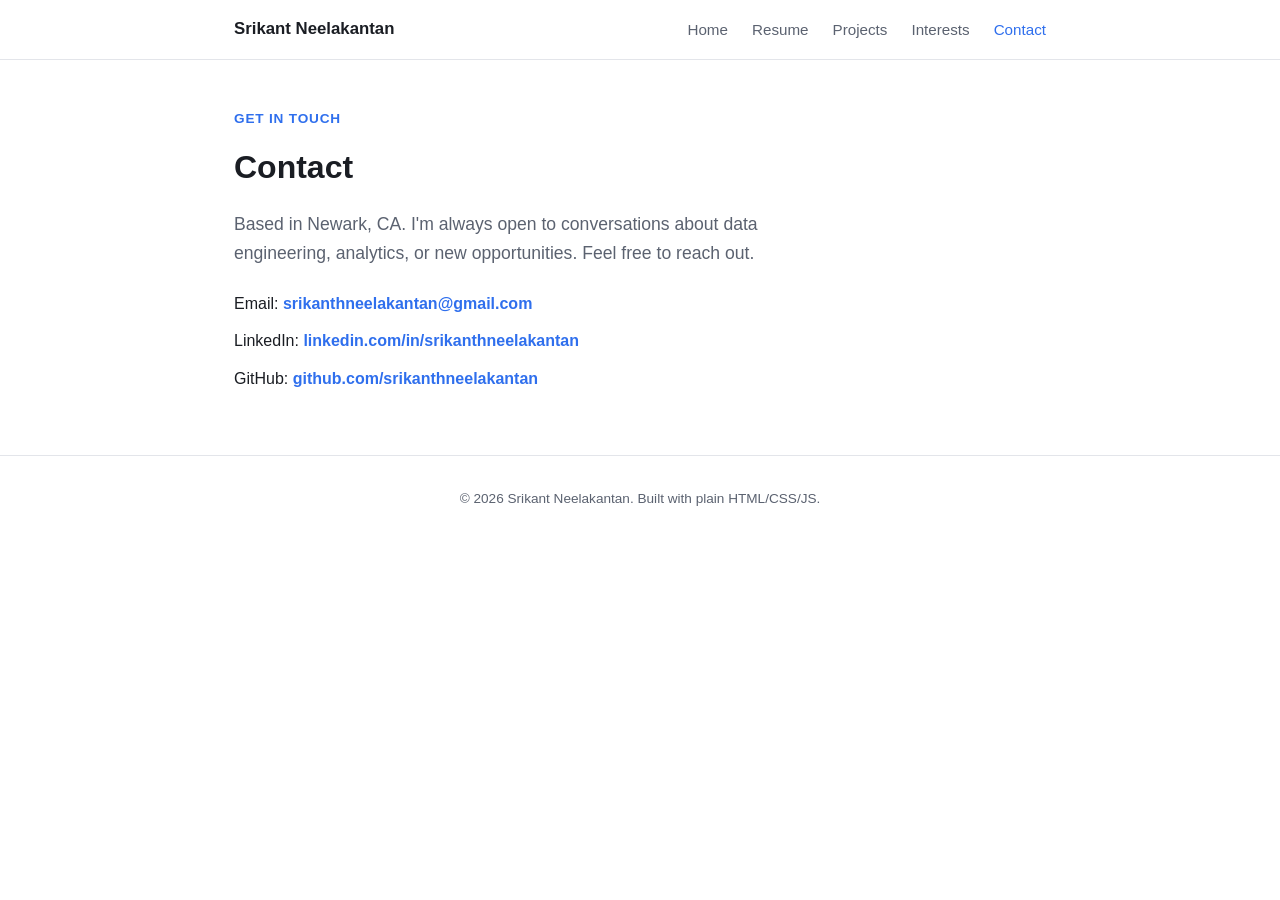
==== contact.html @ fe8381d1 "Initial personal portfolio site Plain HTML/CSS/JS site with Home, Resume, Projects, Interests, and C" ====
<!DOCTYPE html>
<html lang="en">
<head>
  <meta charset="UTF-8" />
  <meta name="viewport" content="width=device-width, initial-scale=1.0" />
  <title>Contact — Srikant Neelakantan</title>
  <link rel="stylesheet" href="css/styles.css" />
</head>
<body>
  <header class="site-header">
    <nav class="nav">
      <a class="nav-brand" href="index.html">Srikant Neelakantan</a>
      <button class="nav-toggle" aria-label="Toggle navigation">
        <span class="nav-toggle-bar"></span>
        <span class="nav-toggle-bar"></span>
        <span class="nav-toggle-bar"></span>
      </button>
      <ul class="nav-links">
        <li><a href="index.html">Home</a></li>
        <li><a href="resume.html">Resume</a></li>
        <li><a href="projects.html">Projects</a></li>
        <li><a href="interests.html">Interests</a></li>
        <li><a href="contact.html">Contact</a></li>
      </ul>
    </nav>
  </header>

  <main>
    <p class="eyebrow">Get in touch</p>
    <h1>Contact</h1>
    <p class="lede">Based in Newark, CA. I'm always open to conversations about data engineering, analytics, or new opportunities. Feel free to reach out.</p>

    <ul class="contact-list">
      <li>Email: <a href="mailto:srikanthneelakantan@gmail.com">srikanthneelakantan@gmail.com</a></li>
      <li>LinkedIn: <a href="https://linkedin.com/in/srikanthneelakantan" target="_blank" rel="noopener">linkedin.com/in/srikanthneelakantan</a></li>
      <li>GitHub: <a href="https://github.com/srikanthneelakantan" target="_blank" rel="noopener">github.com/srikanthneelakantan</a></li>
    </ul>
  </main>

  <footer class="site-footer">
    &copy; <span id="year"></span> Srikant Neelakantan. Built with plain HTML/CSS/JS.
  </footer>

  <script src="js/main.js"></script>
  <script>document.getElementById("year").textContent = new Date().getFullYear();</script>
</body>
</html>
---- css/styles.css ----
/* ---------- Design tokens ---------- */
:root {
  --bg: #ffffff;
  --bg-elevated: #f6f7f9;
  --text: #1a1d23;
  --text-muted: #5b6270;
  --border: #e3e5ea;
  --accent: #2f6fed;
  --accent-text: #ffffff;
  --shadow: 0 1px 3px rgba(20, 22, 30, 0.08), 0 1px 2px rgba(20, 22, 30, 0.06);
  --radius: 10px;
  --max-width: 860px;
}

@media (prefers-color-scheme: dark) {
  :root {
    --bg: #14161b;
    --bg-elevated: #1c1f26;
    --text: #eceef1;
    --text-muted: #9aa1ad;
    --border: #2b2f38;
    --accent: #6fa0ff;
    --accent-text: #0c1220;
    --shadow: 0 1px 3px rgba(0, 0, 0, 0.4), 0 1px 2px rgba(0, 0, 0, 0.3);
  }
}

* {
  box-sizing: border-box;
}

html {
  color-scheme: light dark;
}

body {
  margin: 0;
  background: var(--bg);
  color: var(--text);
  font-family: -apple-system, BlinkMacSystemFont, "Segoe UI", Roboto, Helvetica, Arial, sans-serif;
  line-height: 1.6;
  -webkit-font-smoothing: antialiased;
}

a {
  color: var(--accent);
  text-decoration: none;
}

a:hover {
  text-decoration: underline;
}

img {
  max-width: 100%;
  display: block;
}

/* ---------- Layout ---------- */
.site-header {
  border-bottom: 1px solid var(--border);
  position: sticky;
  top: 0;
  background: var(--bg);
  z-index: 10;
}

.nav {
  max-width: var(--max-width);
  margin: 0 auto;
  padding: 1rem 1.5rem;
  display: flex;
  align-items: center;
  justify-content: space-between;
}

.nav-brand {
  font-weight: 700;
  font-size: 1.05rem;
  color: var(--text);
}

.nav-toggle {
  display: none;
  flex-direction: column;
  align-items: center;
  justify-content: center;
  gap: 4px;
  width: 34px;
  height: 34px;
  flex: none;
  background: none;
  border: 1px solid var(--border);
  border-radius: 6px;
  padding: 0;
  cursor: pointer;
}

.nav-toggle-bar {
  display: block;
  width: 16px;
  height: 2px;
  background: var(--text);
  border-radius: 1px;
}

.nav-links {
  display: flex;
  gap: 1.5rem;
  list-style: none;
  margin: 0;
  padding: 0;
}

.nav-links a {
  color: var(--text-muted);
  font-weight: 500;
  font-size: 0.95rem;
}

.nav-links a:hover,
.nav-links a.active {
  color: var(--accent);
  text-decoration: none;
}

main {
  max-width: var(--max-width);
  margin: 0 auto;
  padding: 3rem 1.5rem 4rem;
}

.site-footer {
  border-top: 1px solid var(--border);
  color: var(--text-muted);
  font-size: 0.85rem;
  text-align: center;
  padding: 2rem 1.5rem;
}

/* ---------- Typography ---------- */
h1 {
  font-size: 2rem;
  margin: 0 0 0.5rem;
}

h2 {
  font-size: 1.35rem;
  margin: 2.5rem 0 1rem;
}

.eyebrow {
  color: var(--accent);
  font-weight: 600;
  font-size: 0.85rem;
  text-transform: uppercase;
  letter-spacing: 0.06em;
  margin: 0 0 0.75rem;
}

.lede {
  color: var(--text-muted);
  font-size: 1.1rem;
  max-width: 60ch;
}

/* ---------- Components ---------- */
.button {
  display: inline-block;
  background: var(--accent);
  color: var(--accent-text);
  padding: 0.6rem 1.2rem;
  border-radius: var(--radius);
  font-weight: 600;
  margin-top: 1rem;
}

.button:hover {
  opacity: 0.9;
  text-decoration: none;
}

.button.secondary {
  background: transparent;
  color: var(--text);
  border: 1px solid var(--border);
}

.card {
  background: var(--bg-elevated);
  border: 1px solid var(--border);
  border-radius: var(--radius);
  padding: 1.25rem 1.5rem;
  box-shadow: var(--shadow);
}

.card + .card {
  margin-top: 1rem;
}

.grid {
  display: grid;
  grid-template-columns: repeat(auto-fit, minmax(240px, 1fr));
  gap: 1rem;
}

.tag-list {
  list-style: none;
  display: flex;
  flex-wrap: wrap;
  gap: 0.5rem;
  padding: 0;
  margin: 0.75rem 0 0;
}

.tag-list li {
  background: var(--bg-elevated);
  border: 1px solid var(--border);
  border-radius: 999px;
  padding: 0.2rem 0.7rem;
  font-size: 0.8rem;
  color: var(--text-muted);
}

.contact-list {
  list-style: none;
  padding: 0;
  margin: 1.5rem 0 0;
  display: flex;
  flex-direction: column;
  gap: 0.75rem;
}

.contact-list a {
  font-weight: 600;
}

.timeline-item {
  padding-bottom: 1.5rem;
  border-left: 2px solid var(--border);
  padding-left: 1.25rem;
  margin-left: 0.25rem;
  position: relative;
}

.timeline-item::before {
  content: "";
  position: absolute;
  left: -6px;
  top: 4px;
  width: 10px;
  height: 10px;
  border-radius: 50%;
  background: var(--accent);
}

.timeline-role {
  font-weight: 700;
}

.timeline-meta {
  color: var(--text-muted);
  font-size: 0.9rem;
  margin-bottom: 0.4rem;
}

.timeline-item ul {
  margin: 0.5rem 0 0;
  padding-left: 1.1rem;
}

.timeline-item li {
  margin-bottom: 0.4rem;
}

/* ---------- Responsive nav ---------- */
@media (max-width: 640px) {
  .nav-toggle {
    display: flex;
  }

  .nav-links {
    position: absolute;
    top: 100%;
    left: 0;
    right: 0;
    background: var(--bg);
    border-bottom: 1px solid var(--border);
    flex-direction: column;
    gap: 0;
    padding: 0.5rem 1.5rem 1rem;
    display: none;
  }

  .nav-links.open {
    display: flex;
  }

  .nav-links a {
    padding: 0.6rem 0;
  }
}
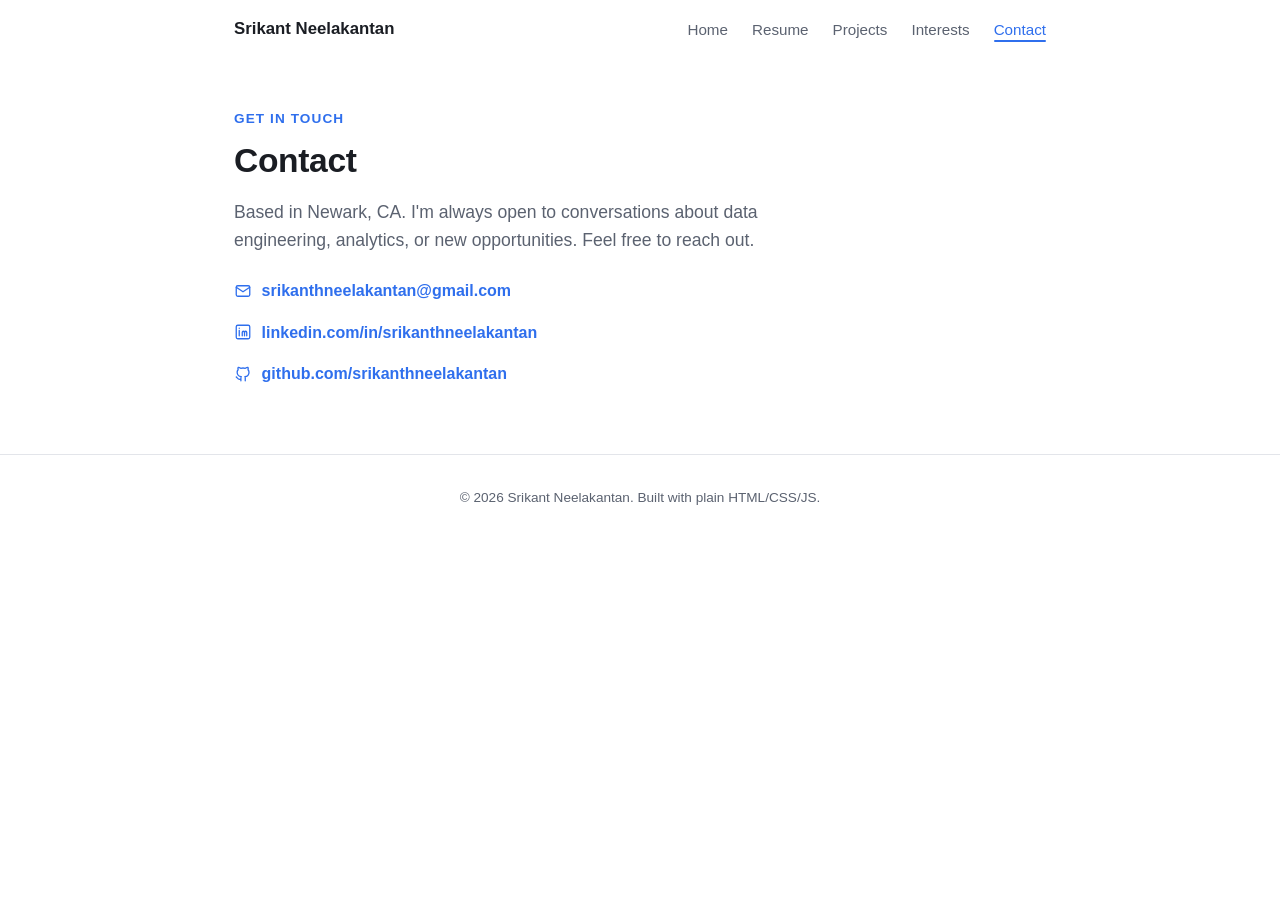
==== commit 5611bdc9: "Polish site visuals: scroll reveals, stat counters, icon cards Richer design tokens, hover/scroll mo" ====
--- a/contact.html
+++ b/contact.html
@@ -31,9 +31,24 @@
     <p class="lede">Based in Newark, CA. I'm always open to conversations about data engineering, analytics, or new opportunities. Feel free to reach out.</p>
 
     <ul class="contact-list">
-      <li>Email: <a href="mailto:srikanthneelakantan@gmail.com">srikanthneelakantan@gmail.com</a></li>
-      <li>LinkedIn: <a href="https://linkedin.com/in/srikanthneelakantan" target="_blank" rel="noopener">linkedin.com/in/srikanthneelakantan</a></li>
-      <li>GitHub: <a href="https://github.com/srikanthneelakantan" target="_blank" rel="noopener">github.com/srikanthneelakantan</a></li>
+      <li class="reveal">
+        <a href="mailto:srikanthneelakantan@gmail.com">
+          <svg viewBox="0 0 24 24" fill="none" stroke="currentColor" stroke-width="1.75" stroke-linecap="round" stroke-linejoin="round"><rect x="3" y="5" width="18" height="14" rx="2"/><path d="m3 7 9 6 9-6"/></svg>
+          srikanthneelakantan@gmail.com
+        </a>
+      </li>
+      <li class="reveal">
+        <a href="https://linkedin.com/in/srikanthneelakantan" target="_blank" rel="noopener">
+          <svg viewBox="0 0 24 24" fill="none" stroke="currentColor" stroke-width="1.75" stroke-linecap="round" stroke-linejoin="round"><rect x="3" y="3" width="18" height="18" rx="2"/><path d="M7 10v7M7 7v.01M11 17v-4.5a1.5 1.5 0 0 1 3 0V17M14 12.5a1.5 1.5 0 0 1 3 0V17"/></svg>
+          linkedin.com/in/srikanthneelakantan
+        </a>
+      </li>
+      <li class="reveal">
+        <a href="https://github.com/srikanthneelakantan" target="_blank" rel="noopener">
+          <svg viewBox="0 0 24 24" fill="none" stroke="currentColor" stroke-width="1.75" stroke-linecap="round" stroke-linejoin="round"><path d="M9 19c-4.3 1.4-4.3-2.5-6-3m12 5v-3.5c0-1 .1-1.4-.5-2 2.8-.3 5.5-1.4 5.5-6a4.6 4.6 0 0 0-1.3-3.2 4.2 4.2 0 0 0-.1-3.2s-1.1-.3-3.5 1.3a12.3 12.3 0 0 0-6.2 0C6.7 2.8 5.6 3.1 5.6 3.1a4.2 4.2 0 0 0-.1 3.2A4.6 4.6 0 0 0 4.2 9.5c0 4.6 2.7 5.7 5.5 6-.6.6-.6 1.2-.5 2V21"/></svg>
+          github.com/srikanthneelakantan
+        </a>
+      </li>
     </ul>
   </main>
 
@@ -41,6 +56,10 @@
     &copy; <span id="year"></span> Srikant Neelakantan. Built with plain HTML/CSS/JS.
   </footer>
 
+  <button class="scroll-top-btn" aria-label="Scroll to top">
+    <svg viewBox="0 0 24 24" fill="none" stroke="currentColor" stroke-width="2" stroke-linecap="round" stroke-linejoin="round"><path d="m18 15-6-6-6 6"/></svg>
+  </button>
+
   <script src="js/main.js"></script>
   <script>document.getElementById("year").textContent = new Date().getFullYear();</script>
 </body>
--- a/css/styles.css
+++ b/css/styles.css
@@ -6,10 +6,15 @@
   --text-muted: #5b6270;
   --border: #e3e5ea;
   --accent: #2f6fed;
+  --accent-2: #0f9d8a;
   --accent-text: #ffffff;
-  --shadow: 0 1px 3px rgba(20, 22, 30, 0.08), 0 1px 2px rgba(20, 22, 30, 0.06);
+  --shadow-sm: 0 1px 2px rgba(20, 22, 30, 0.06);
+  --shadow-md: 0 4px 12px rgba(20, 22, 30, 0.08), 0 1px 3px rgba(20, 22, 30, 0.06);
+  --shadow-lg: 0 12px 28px rgba(20, 22, 30, 0.12), 0 2px 6px rgba(20, 22, 30, 0.08);
+  --shadow: var(--shadow-sm);
   --radius: 10px;
   --max-width: 860px;
+  --transition: 180ms cubic-bezier(0.4, 0, 0.2, 1);
 }
 
 @media (prefers-color-scheme: dark) {
@@ -20,8 +25,11 @@
     --text-muted: #9aa1ad;
     --border: #2b2f38;
     --accent: #6fa0ff;
+    --accent-2: #4fd6c0;
     --accent-text: #0c1220;
-    --shadow: 0 1px 3px rgba(0, 0, 0, 0.4), 0 1px 2px rgba(0, 0, 0, 0.3);
+    --shadow-sm: 0 1px 2px rgba(0, 0, 0, 0.3);
+    --shadow-md: 0 4px 14px rgba(0, 0, 0, 0.4), 0 1px 3px rgba(0, 0, 0, 0.3);
+    --shadow-lg: 0 16px 32px rgba(0, 0, 0, 0.5), 0 2px 8px rgba(0, 0, 0, 0.4);
   }
 }
 
@@ -31,6 +39,7 @@
 
 html {
   color-scheme: light dark;
+  scroll-behavior: smooth;
 }
 
 body {
@@ -45,6 +54,7 @@
 a {
   color: var(--accent);
   text-decoration: none;
+  transition: color var(--transition);
 }
 
 a:hover {
@@ -58,11 +68,20 @@
 
 /* ---------- Layout ---------- */
 .site-header {
-  border-bottom: 1px solid var(--border);
+  border-bottom: 1px solid transparent;
   position: sticky;
   top: 0;
   background: var(--bg);
   z-index: 10;
+  transition: background var(--transition), border-color var(--transition), box-shadow var(--transition);
+}
+
+.site-header.scrolled {
+  background: color-mix(in srgb, var(--bg) 85%, transparent);
+  backdrop-filter: blur(10px);
+  -webkit-backdrop-filter: blur(10px);
+  border-bottom-color: var(--border);
+  box-shadow: var(--shadow-sm);
 }
 
 .nav {
@@ -113,15 +132,34 @@
 }
 
 .nav-links a {
+  position: relative;
   color: var(--text-muted);
   font-weight: 500;
   font-size: 0.95rem;
+  padding-bottom: 2px;
+}
+
+.nav-links a::after {
+  content: "";
+  position: absolute;
+  left: 0;
+  right: 100%;
+  bottom: -2px;
+  height: 2px;
+  background: var(--accent);
+  border-radius: 1px;
+  transition: right var(--transition);
 }
 
 .nav-links a:hover,
 .nav-links a.active {
   color: var(--accent);
   text-decoration: none;
+}
+
+.nav-links a:hover::after,
+.nav-links a.active::after {
+  right: 0;
 }
 
 main {
@@ -140,7 +178,9 @@
 
 /* ---------- Typography ---------- */
 h1 {
-  font-size: 2rem;
+  font-size: 2.1rem;
+  line-height: 1.15;
+  letter-spacing: -0.01em;
   margin: 0 0 0.5rem;
 }
 
@@ -154,7 +194,7 @@
   font-weight: 600;
   font-size: 0.85rem;
   text-transform: uppercase;
-  letter-spacing: 0.06em;
+  letter-spacing: 0.08em;
   margin: 0 0 0.75rem;
 }
 
@@ -173,10 +213,14 @@
   border-radius: var(--radius);
   font-weight: 600;
   margin-top: 1rem;
+  box-shadow: var(--shadow-sm);
+  transition: transform var(--transition), box-shadow var(--transition), opacity var(--transition);
 }
 
 .button:hover {
-  opacity: 0.9;
+  opacity: 1;
+  transform: translateY(-2px);
+  box-shadow: var(--shadow-md);
   text-decoration: none;
 }
 
@@ -184,6 +228,12 @@
   background: transparent;
   color: var(--text);
   border: 1px solid var(--border);
+  box-shadow: none;
+}
+
+.button.secondary:hover {
+  border-color: var(--accent);
+  box-shadow: var(--shadow-sm);
 }
 
 .card {
@@ -191,7 +241,14 @@
   border: 1px solid var(--border);
   border-radius: var(--radius);
   padding: 1.25rem 1.5rem;
-  box-shadow: var(--shadow);
+  box-shadow: var(--shadow-sm);
+  transition: transform var(--transition), box-shadow var(--transition), border-color var(--transition);
+}
+
+.card:hover {
+  transform: translateY(-3px);
+  box-shadow: var(--shadow-md);
+  border-color: color-mix(in srgb, var(--accent) 40%, var(--border));
 }
 
 .card + .card {
@@ -202,6 +259,21 @@
   display: grid;
   grid-template-columns: repeat(auto-fit, minmax(240px, 1fr));
   gap: 1rem;
+}
+
+.icon-card .card-icon {
+  width: 34px;
+  height: 34px;
+  color: var(--accent);
+  margin-bottom: 0.75rem;
+}
+
+.icon-card:nth-child(2) .card-icon {
+  color: var(--accent-2);
+}
+
+.icon-card:nth-child(3) .card-icon {
+  color: var(--accent);
 }
 
 .tag-list {
@@ -214,12 +286,16 @@
 }
 
 .tag-list li {
-  background: var(--bg-elevated);
+  background: color-mix(in srgb, var(--accent) 10%, var(--bg-elevated));
   border: 1px solid var(--border);
   border-radius: 999px;
   padding: 0.2rem 0.7rem;
   font-size: 0.8rem;
   color: var(--text-muted);
+}
+
+.tag-list li:nth-child(3n+2) {
+  background: color-mix(in srgb, var(--accent-2) 12%, var(--bg-elevated));
 }
 
 .contact-list {
@@ -232,7 +308,17 @@
 }
 
 .contact-list a {
+  display: inline-flex;
+  align-items: center;
+  gap: 0.6rem;
   font-weight: 600;
+}
+
+.contact-list svg {
+  width: 18px;
+  height: 18px;
+  flex: none;
+  color: var(--accent);
 }
 
 .timeline-item {
@@ -271,6 +357,108 @@
 
 .timeline-item li {
   margin-bottom: 0.4rem;
+}
+
+/* ---------- Stats ---------- */
+.stat-grid {
+  display: grid;
+  grid-template-columns: repeat(auto-fit, minmax(140px, 1fr));
+  gap: 1rem;
+  margin-top: 2rem;
+}
+
+.stat-card {
+  background: var(--bg-elevated);
+  border: 1px solid var(--border);
+  border-radius: var(--radius);
+  padding: 1.25rem 1rem;
+  text-align: center;
+  box-shadow: var(--shadow-sm);
+}
+
+.stat-card h3 {
+  font-size: 2rem;
+  margin: 0;
+  color: var(--accent);
+  font-variant-numeric: tabular-nums;
+}
+
+.stat-card p {
+  margin: 0.25rem 0 0;
+  color: var(--text-muted);
+  font-size: 0.85rem;
+}
+
+/* ---------- Scroll-to-top ---------- */
+.scroll-top-btn {
+  position: fixed;
+  right: 1.25rem;
+  bottom: 1.25rem;
+  width: 42px;
+  height: 42px;
+  border-radius: 50%;
+  border: 1px solid var(--border);
+  background: var(--bg-elevated);
+  color: var(--text);
+  box-shadow: var(--shadow-md);
+  display: flex;
+  align-items: center;
+  justify-content: center;
+  cursor: pointer;
+  opacity: 0;
+  visibility: hidden;
+  transform: translateY(8px);
+  transition: opacity var(--transition), transform var(--transition), visibility var(--transition);
+  z-index: 20;
+}
+
+.scroll-top-btn.visible {
+  opacity: 1;
+  visibility: visible;
+  transform: translateY(0);
+}
+
+.scroll-top-btn:hover {
+  border-color: var(--accent);
+  color: var(--accent);
+}
+
+.scroll-top-btn svg {
+  width: 18px;
+  height: 18px;
+}
+
+/* ---------- Reveal-on-scroll ---------- */
+.reveal {
+  opacity: 0;
+  transform: translateY(10px);
+  transition: opacity 420ms ease, transform 420ms ease;
+}
+
+.reveal.visible {
+  opacity: 1;
+  transform: translateY(0);
+}
+
+@media (prefers-reduced-motion: reduce) {
+  html {
+    scroll-behavior: auto;
+  }
+
+  * {
+    transition-duration: 0.01ms !important;
+    animation-duration: 0.01ms !important;
+  }
+
+  .reveal {
+    opacity: 1;
+    transform: none;
+  }
+
+  .card:hover,
+  .button:hover {
+    transform: none;
+  }
 }
 
 /* ---------- Responsive nav ---------- */
@@ -299,4 +487,8 @@
   .nav-links a {
     padding: 0.6rem 0;
   }
-}
+
+  .nav-links a::after {
+    display: none;
+  }
+}
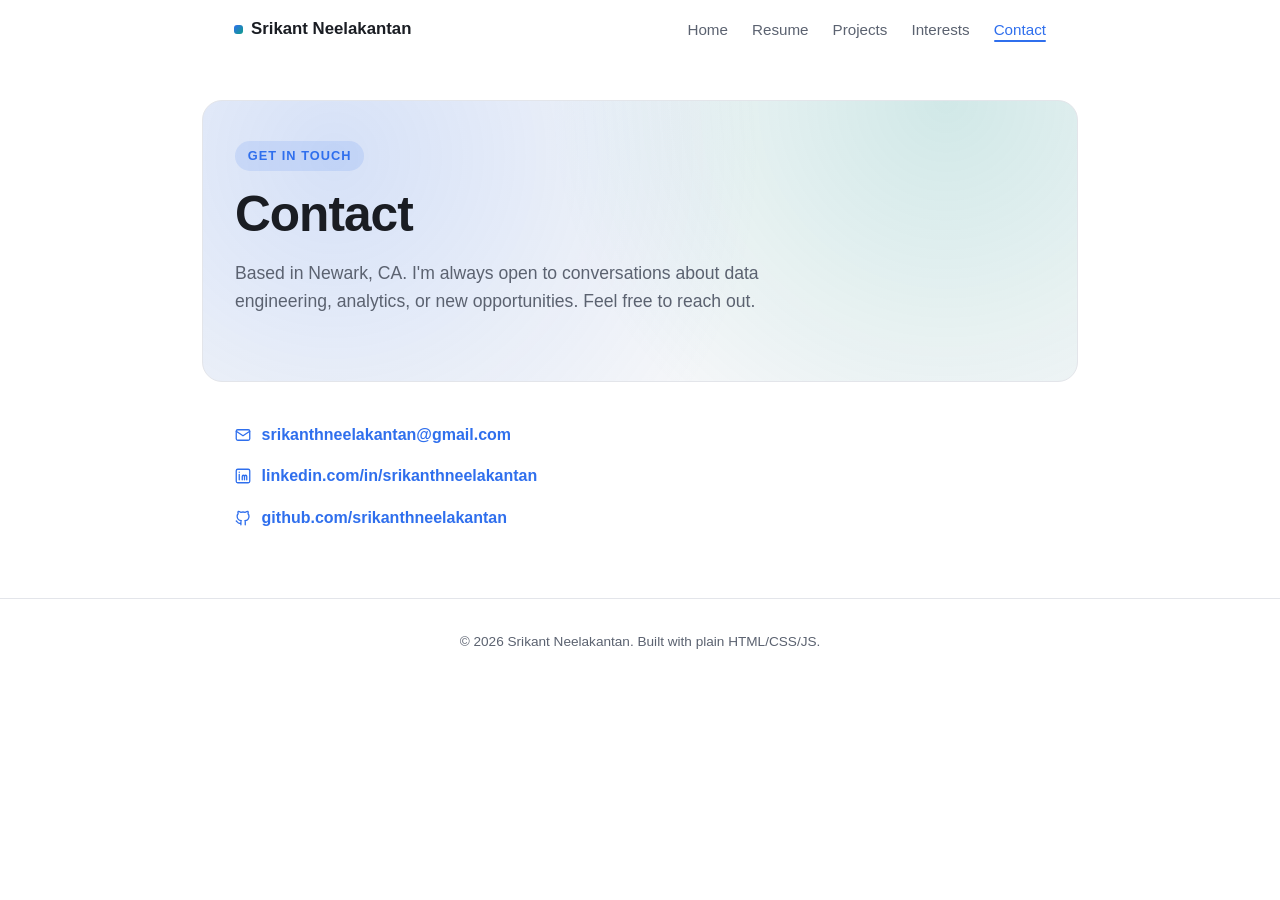
==== commit 0cf82ef4: "Make hero and section headers bolder at rest Gradient hero panel, pill eyebrow badge, filled icon ti" ====
--- a/contact.html
+++ b/contact.html
@@ -26,9 +26,11 @@
   </header>
 
   <main>
-    <p class="eyebrow">Get in touch</p>
-    <h1>Contact</h1>
-    <p class="lede">Based in Newark, CA. I'm always open to conversations about data engineering, analytics, or new opportunities. Feel free to reach out.</p>
+    <section class="hero">
+      <p class="eyebrow">Get in touch</p>
+      <h1>Contact</h1>
+      <p class="lede">Based in Newark, CA. I'm always open to conversations about data engineering, analytics, or new opportunities. Feel free to reach out.</p>
+    </section>
 
     <ul class="contact-list">
       <li class="reveal">
--- a/css/styles.css
+++ b/css/styles.css
@@ -94,9 +94,20 @@
 }
 
 .nav-brand {
+  display: inline-flex;
+  align-items: center;
+  gap: 0.5rem;
   font-weight: 700;
   font-size: 1.05rem;
   color: var(--text);
+}
+
+.nav-brand::before {
+  content: "";
+  width: 9px;
+  height: 9px;
+  border-radius: 3px;
+  background: linear-gradient(135deg, var(--accent), var(--accent-2));
 }
 
 .nav-toggle {
@@ -178,30 +189,72 @@
 
 /* ---------- Typography ---------- */
 h1 {
-  font-size: 2.1rem;
-  line-height: 1.15;
-  letter-spacing: -0.01em;
-  margin: 0 0 0.5rem;
+  font-size: clamp(2.25rem, 4.5vw, 3.1rem);
+  line-height: 1.1;
+  letter-spacing: -0.02em;
+  margin: 0 0 0.6rem;
 }
 
 h2 {
+  position: relative;
   font-size: 1.35rem;
   margin: 2.5rem 0 1rem;
+  padding-left: 0.9rem;
+}
+
+h2::before {
+  content: "";
+  position: absolute;
+  left: 0;
+  top: 0.15em;
+  bottom: 0.15em;
+  width: 4px;
+  border-radius: 2px;
+  background: linear-gradient(180deg, var(--accent), var(--accent-2));
 }
 
 .eyebrow {
-  color: var(--accent);
-  font-weight: 600;
-  font-size: 0.85rem;
+  display: inline-block;
+  background: color-mix(in srgb, var(--accent) 12%, transparent);
+  color: var(--accent);
+  font-weight: 700;
+  font-size: 0.8rem;
   text-transform: uppercase;
   letter-spacing: 0.08em;
-  margin: 0 0 0.75rem;
+  margin: 0 0 1rem;
+  padding: 0.3rem 0.8rem;
+  border-radius: 999px;
 }
 
 .lede {
   color: var(--text-muted);
   font-size: 1.1rem;
   max-width: 60ch;
+}
+
+/* ---------- Hero ---------- */
+.hero {
+  position: relative;
+  overflow: hidden;
+  padding: 2.5rem 2rem 3rem;
+  margin: -0.5rem -2rem 2.5rem;
+  border-radius: calc(var(--radius) * 2);
+  background:
+    radial-gradient(circle at 15% 20%, color-mix(in srgb, var(--accent) 16%, transparent), transparent 55%),
+    radial-gradient(circle at 85% 0%, color-mix(in srgb, var(--accent-2) 16%, transparent), transparent 50%),
+    var(--bg-elevated);
+  border: 1px solid var(--border);
+}
+
+.hero > * {
+  position: relative;
+}
+
+@media (max-width: 640px) {
+  .hero {
+    padding: 2rem 1.25rem 2.5rem;
+    margin: -0.5rem -0.5rem 2rem;
+  }
 }
 
 /* ---------- Components ---------- */
@@ -261,15 +314,33 @@
   gap: 1rem;
 }
 
+.icon-badge {
+  display: flex;
+  align-items: center;
+  justify-content: center;
+  width: 44px;
+  height: 44px;
+  border-radius: 12px;
+  margin-bottom: 0.9rem;
+  background: color-mix(in srgb, var(--accent) 14%, var(--bg));
+}
+
 .icon-card .card-icon {
-  width: 34px;
-  height: 34px;
-  color: var(--accent);
-  margin-bottom: 0.75rem;
+  width: 22px;
+  height: 22px;
+  color: var(--accent);
+}
+
+.icon-card:nth-child(2) .icon-badge {
+  background: color-mix(in srgb, var(--accent-2) 16%, var(--bg));
 }
 
 .icon-card:nth-child(2) .card-icon {
   color: var(--accent-2);
+}
+
+.icon-card:nth-child(3) .icon-badge {
+  background: color-mix(in srgb, var(--accent) 14%, var(--bg));
 }
 
 .icon-card:nth-child(3) .card-icon {
@@ -370,14 +441,24 @@
 .stat-card {
   background: var(--bg-elevated);
   border: 1px solid var(--border);
+  border-top: 3px solid var(--accent);
   border-radius: var(--radius);
   padding: 1.25rem 1rem;
   text-align: center;
   box-shadow: var(--shadow-sm);
 }
 
+.stat-card:nth-child(2) {
+  border-top-color: var(--accent-2);
+}
+
+.stat-card:nth-child(3) {
+  border-top-color: var(--accent);
+}
+
 .stat-card h3 {
-  font-size: 2rem;
+  font-size: 2.5rem;
+  font-weight: 800;
   margin: 0;
   color: var(--accent);
   font-variant-numeric: tabular-nums;
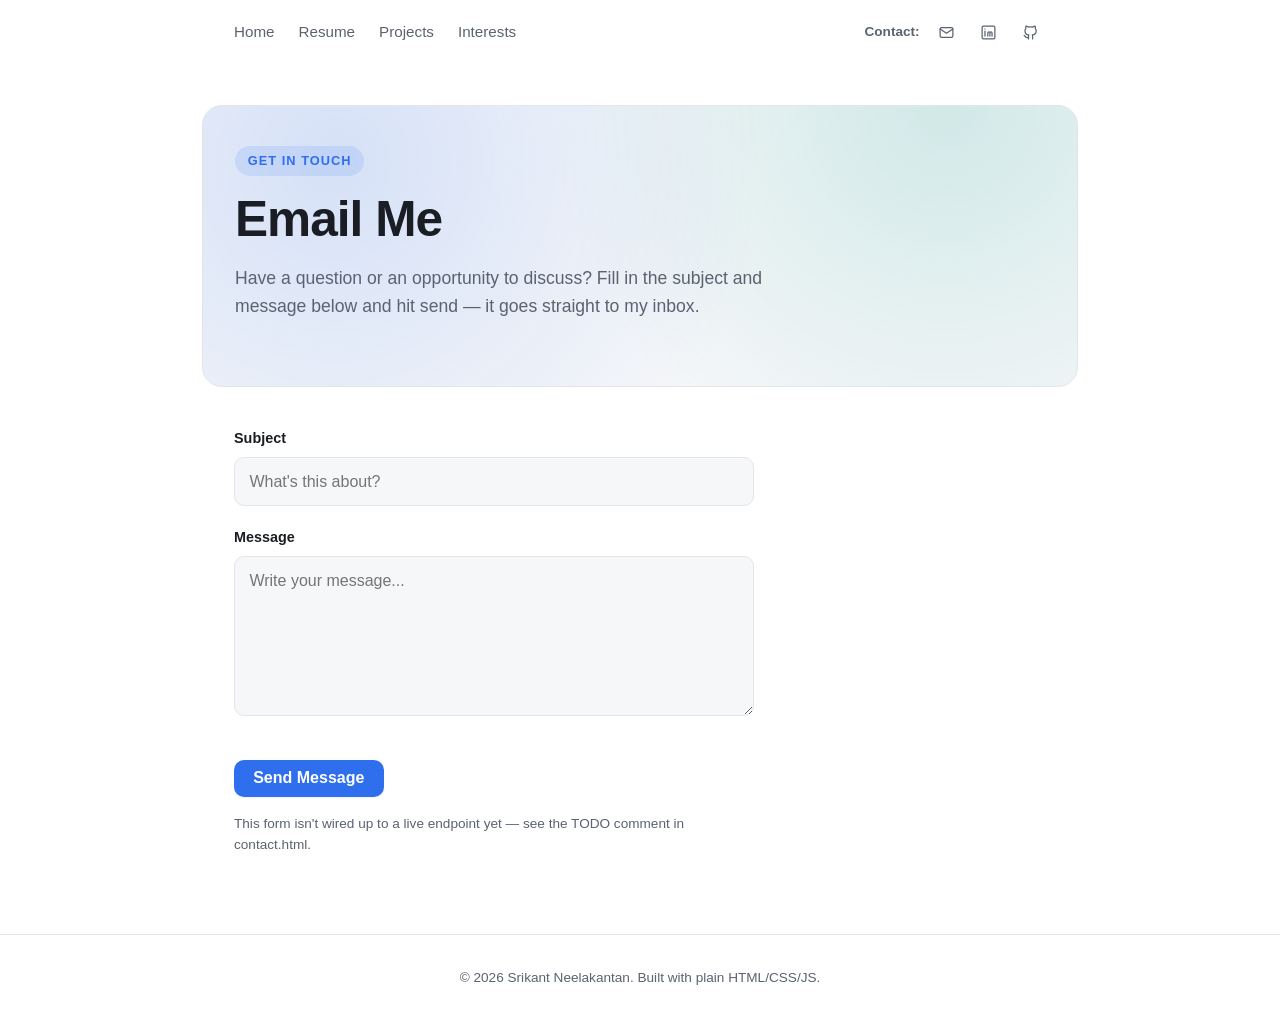
==== commit 67c2dc0c: "Redesign nav: drop name, add icon-based contact cluster Nav links (Home/Resume/Projects/Interests) n" ====
--- a/contact.html
+++ b/contact.html
@@ -3,13 +3,12 @@
 <head>
   <meta charset="UTF-8" />
   <meta name="viewport" content="width=device-width, initial-scale=1.0" />
-  <title>Contact — Srikant Neelakantan</title>
+  <title>Email Me — Srikant Neelakantan</title>
   <link rel="stylesheet" href="css/styles.css" />
 </head>
 <body>
   <header class="site-header">
     <nav class="nav">
-      <a class="nav-brand" href="index.html">Srikant Neelakantan</a>
       <button class="nav-toggle" aria-label="Toggle navigation">
         <span class="nav-toggle-bar"></span>
         <span class="nav-toggle-bar"></span>
@@ -20,38 +19,42 @@
         <li><a href="resume.html">Resume</a></li>
         <li><a href="projects.html">Projects</a></li>
         <li><a href="interests.html">Interests</a></li>
-        <li><a href="contact.html">Contact</a></li>
       </ul>
+      <div class="nav-contact">
+        <span class="nav-contact-label">Contact:</span>
+        <a class="nav-icon" href="contact.html" aria-label="Email me" title="Email me">
+          <svg viewBox="0 0 24 24" fill="none" stroke="currentColor" stroke-width="1.75" stroke-linecap="round" stroke-linejoin="round"><rect x="3" y="5" width="18" height="14" rx="2"/><path d="m3 7 9 6 9-6"/></svg>
+        </a>
+        <a class="nav-icon" href="https://linkedin.com/in/srikanthneelakantan" target="_blank" rel="noopener" aria-label="LinkedIn" title="LinkedIn">
+          <svg viewBox="0 0 24 24" fill="none" stroke="currentColor" stroke-width="1.75" stroke-linecap="round" stroke-linejoin="round"><rect x="3" y="3" width="18" height="18" rx="2"/><path d="M7 10v7M7 7v.01M11 17v-4.5a1.5 1.5 0 0 1 3 0V17M14 12.5a1.5 1.5 0 0 1 3 0V17"/></svg>
+        </a>
+        <a class="nav-icon" href="https://github.com/srikanthneelakantan" target="_blank" rel="noopener" aria-label="GitHub" title="GitHub">
+          <svg viewBox="0 0 24 24" fill="none" stroke="currentColor" stroke-width="1.75" stroke-linecap="round" stroke-linejoin="round"><path d="M9 19c-4.3 1.4-4.3-2.5-6-3m12 5v-3.5c0-1 .1-1.4-.5-2 2.8-.3 5.5-1.4 5.5-6a4.6 4.6 0 0 0-1.3-3.2 4.2 4.2 0 0 0-.1-3.2s-1.1-.3-3.5 1.3a12.3 12.3 0 0 0-6.2 0C6.7 2.8 5.6 3.1 5.6 3.1a4.2 4.2 0 0 0-.1 3.2A4.6 4.6 0 0 0 4.2 9.5c0 4.6 2.7 5.7 5.5 6-.6.6-.6 1.2-.5 2V21"/></svg>
+        </a>
+      </div>
     </nav>
   </header>
 
   <main>
     <section class="hero">
       <p class="eyebrow">Get in touch</p>
-      <h1>Contact</h1>
-      <p class="lede">Based in Newark, CA. I'm always open to conversations about data engineering, analytics, or new opportunities. Feel free to reach out.</p>
+      <h1>Email Me</h1>
+      <p class="lede">Have a question or an opportunity to discuss? Fill in the subject and message below and hit send — it goes straight to my inbox.</p>
     </section>
 
-    <ul class="contact-list">
-      <li class="reveal">
-        <a href="mailto:srikanthneelakantan@gmail.com">
-          <svg viewBox="0 0 24 24" fill="none" stroke="currentColor" stroke-width="1.75" stroke-linecap="round" stroke-linejoin="round"><rect x="3" y="5" width="18" height="14" rx="2"/><path d="m3 7 9 6 9-6"/></svg>
-          srikanthneelakantan@gmail.com
-        </a>
-      </li>
-      <li class="reveal">
-        <a href="https://linkedin.com/in/srikanthneelakantan" target="_blank" rel="noopener">
-          <svg viewBox="0 0 24 24" fill="none" stroke="currentColor" stroke-width="1.75" stroke-linecap="round" stroke-linejoin="round"><rect x="3" y="3" width="18" height="18" rx="2"/><path d="M7 10v7M7 7v.01M11 17v-4.5a1.5 1.5 0 0 1 3 0V17M14 12.5a1.5 1.5 0 0 1 3 0V17"/></svg>
-          linkedin.com/in/srikanthneelakantan
-        </a>
-      </li>
-      <li class="reveal">
-        <a href="https://github.com/srikanthneelakantan" target="_blank" rel="noopener">
-          <svg viewBox="0 0 24 24" fill="none" stroke="currentColor" stroke-width="1.75" stroke-linecap="round" stroke-linejoin="round"><path d="M9 19c-4.3 1.4-4.3-2.5-6-3m12 5v-3.5c0-1 .1-1.4-.5-2 2.8-.3 5.5-1.4 5.5-6a4.6 4.6 0 0 0-1.3-3.2 4.2 4.2 0 0 0-.1-3.2s-1.1-.3-3.5 1.3a12.3 12.3 0 0 0-6.2 0C6.7 2.8 5.6 3.1 5.6 3.1a4.2 4.2 0 0 0-.1 3.2A4.6 4.6 0 0 0 4.2 9.5c0 4.6 2.7 5.7 5.5 6-.6.6-.6 1.2-.5 2V21"/></svg>
-          github.com/srikanthneelakantan
-        </a>
-      </li>
-    </ul>
+    <!-- TODO: replace YOUR_FORM_ID below with your real Formspree endpoint (create a free form at https://formspree.io) -->
+    <form class="email-form reveal" action="https://formspree.io/f/YOUR_FORM_ID" method="POST">
+      <div class="form-group">
+        <label for="subject">Subject</label>
+        <input type="text" id="subject" name="subject" placeholder="What's this about?" required />
+      </div>
+      <div class="form-group">
+        <label for="message">Message</label>
+        <textarea id="message" name="message" placeholder="Write your message..." required></textarea>
+      </div>
+      <button type="submit" class="button">Send Message</button>
+      <p class="form-note">This form isn't wired up to a live endpoint yet — see the TODO comment in contact.html.</p>
+    </form>
   </main>
 
   <footer class="site-footer">
--- a/css/styles.css
+++ b/css/styles.css
@@ -93,23 +93,6 @@
   justify-content: space-between;
 }
 
-.nav-brand {
-  display: inline-flex;
-  align-items: center;
-  gap: 0.5rem;
-  font-weight: 700;
-  font-size: 1.05rem;
-  color: var(--text);
-}
-
-.nav-brand::before {
-  content: "";
-  width: 9px;
-  height: 9px;
-  border-radius: 3px;
-  background: linear-gradient(135deg, var(--accent), var(--accent-2));
-}
-
 .nav-toggle {
   display: none;
   flex-direction: column;
@@ -171,6 +154,41 @@
 .nav-links a:hover::after,
 .nav-links a.active::after {
   right: 0;
+}
+
+.nav-contact {
+  display: flex;
+  align-items: center;
+  gap: 0.6rem;
+}
+
+.nav-contact-label {
+  color: var(--text-muted);
+  font-weight: 600;
+  font-size: 0.85rem;
+  margin-right: 0.1rem;
+}
+
+.nav-icon {
+  display: flex;
+  align-items: center;
+  justify-content: center;
+  width: 32px;
+  height: 32px;
+  border-radius: 50%;
+  color: var(--text-muted);
+  transition: background var(--transition), color var(--transition);
+}
+
+.nav-icon:hover {
+  background: color-mix(in srgb, var(--accent) 14%, transparent);
+  color: var(--accent);
+  text-decoration: none;
+}
+
+.nav-icon svg {
+  width: 17px;
+  height: 17px;
 }
 
 main {
@@ -312,6 +330,11 @@
   display: grid;
   grid-template-columns: repeat(auto-fit, minmax(240px, 1fr));
   gap: 1rem;
+  align-items: stretch;
+}
+
+.grid .card + .card {
+  margin-top: 0;
 }
 
 .icon-badge {
@@ -369,29 +392,6 @@
   background: color-mix(in srgb, var(--accent-2) 12%, var(--bg-elevated));
 }
 
-.contact-list {
-  list-style: none;
-  padding: 0;
-  margin: 1.5rem 0 0;
-  display: flex;
-  flex-direction: column;
-  gap: 0.75rem;
-}
-
-.contact-list a {
-  display: inline-flex;
-  align-items: center;
-  gap: 0.6rem;
-  font-weight: 600;
-}
-
-.contact-list svg {
-  width: 18px;
-  height: 18px;
-  flex: none;
-  color: var(--accent);
-}
-
 .timeline-item {
   padding-bottom: 1.5rem;
   border-left: 2px solid var(--border);
@@ -468,6 +468,59 @@
   margin: 0.25rem 0 0;
   color: var(--text-muted);
   font-size: 0.85rem;
+}
+
+/* ---------- Email form ---------- */
+.email-form {
+  max-width: 520px;
+  margin-top: 1rem;
+}
+
+.form-group {
+  margin-bottom: 1.25rem;
+}
+
+.form-group label {
+  display: block;
+  font-weight: 600;
+  font-size: 0.9rem;
+  margin-bottom: 0.4rem;
+}
+
+.form-group input,
+.form-group textarea {
+  width: 100%;
+  background: var(--bg-elevated);
+  border: 1px solid var(--border);
+  border-radius: var(--radius);
+  padding: 0.7rem 0.9rem;
+  font: inherit;
+  color: var(--text);
+  transition: border-color var(--transition), box-shadow var(--transition);
+}
+
+.form-group textarea {
+  resize: vertical;
+  min-height: 160px;
+}
+
+.form-group input:focus,
+.form-group textarea:focus {
+  outline: none;
+  border-color: var(--accent);
+  box-shadow: 0 0 0 3px color-mix(in srgb, var(--accent) 20%, transparent);
+}
+
+.email-form .button {
+  border: none;
+  cursor: pointer;
+  font-size: 1rem;
+}
+
+.form-note {
+  color: var(--text-muted);
+  font-size: 0.85rem;
+  margin-top: 1rem;
 }
 
 /* ---------- Scroll-to-top ---------- */
@@ -572,4 +625,15 @@
   .nav-links a::after {
     display: none;
   }
-}
+
+  .nav-contact-label {
+    display: none;
+  }
+}
+
+@media (max-width: 380px) {
+  .nav-icon {
+    width: 28px;
+    height: 28px;
+  }
+}
